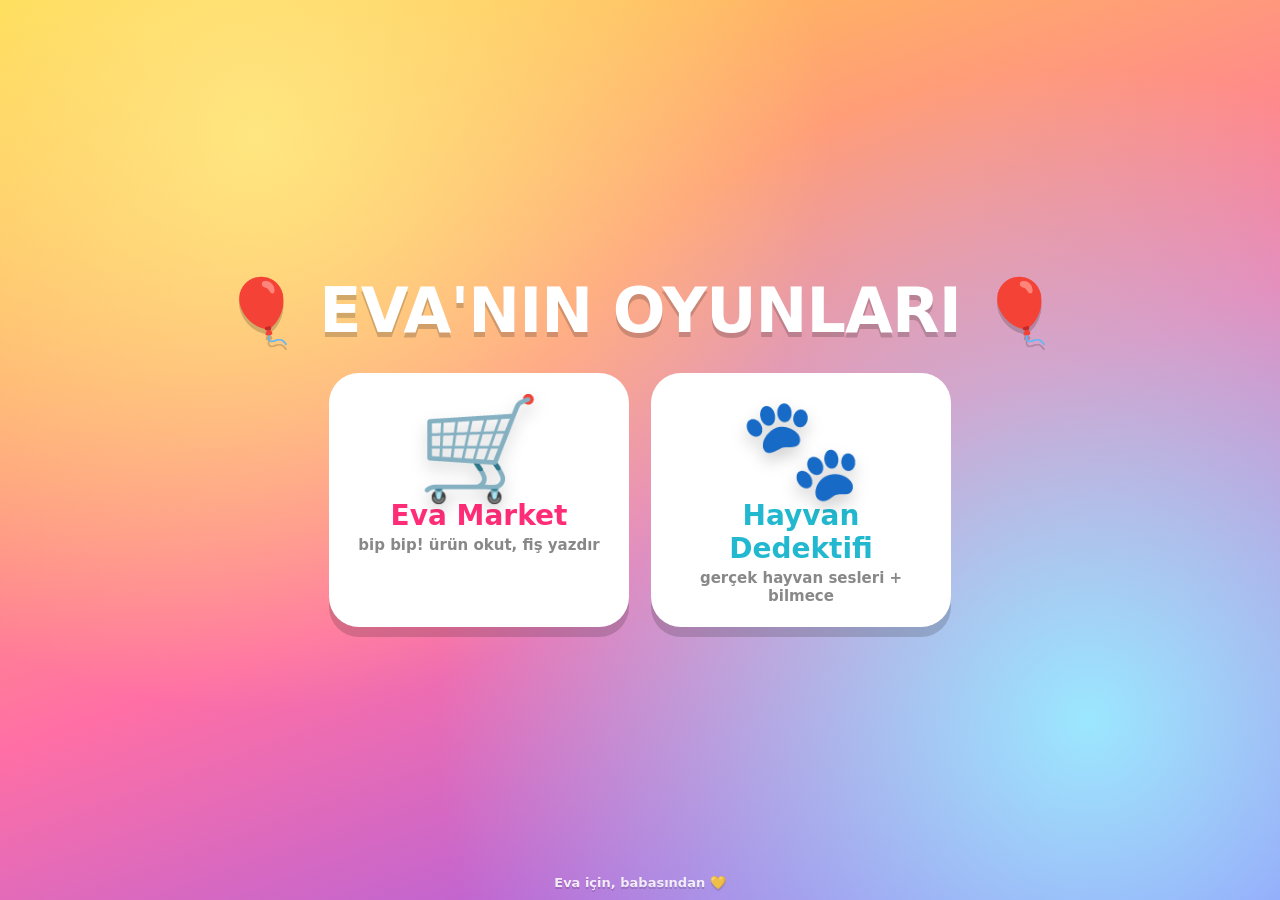
==== index.html @ 5d2db1dd "Eva Oyunlar: hub + market + hayvan dedektifi (PWA)" ====
<!DOCTYPE html>
<html lang="tr">
<head>
<meta charset="UTF-8">
<meta name="viewport" content="width=device-width, initial-scale=1.0, maximum-scale=1.0, user-scalable=no">
<meta name="theme-color" content="#ff6fa5">
<link rel="manifest" href="manifest.webmanifest">
<link rel="apple-touch-icon" href="icons/icon-192.png">
<meta name="apple-mobile-web-app-capable" content="yes">
<meta name="apple-mobile-web-app-status-bar-style" content="black-translucent">
<title>Eva'nın Oyunları 🎈</title>
<link rel="stylesheet" href="assets/css/common.css">
<style>
  body {
    background:
      radial-gradient(circle at 20% 15%, #ffe680 0%, transparent 45%),
      radial-gradient(circle at 85% 80%, #9be7ff 0%, transparent 50%),
      linear-gradient(160deg, #ffd93d 0%, #ff6fa5 55%, #8b5cf6 100%);
    display: flex; flex-direction: column; align-items: center; justify-content: center; gap: 26px; padding: 20px;
  }
  h1 {
    font-size: clamp(34px, 9vw, 62px); font-weight: 900; color: #fff;
    text-shadow: 0 5px 0 rgba(0, 0, 0, 0.18); letter-spacing: -1px; text-align: center;
  }
  h1 .balloon { display: inline-block; animation: floaty 3s ease-in-out infinite; }
  @keyframes floaty { 0%,100% { transform: translateY(0); } 50% { transform: translateY(-10px); } }
  .games { display: flex; gap: 22px; flex-wrap: wrap; justify-content: center; }
  .card {
    width: min(300px, 82vw); background: #fff; border-radius: 30px; padding: 26px 20px 22px;
    text-align: center; text-decoration: none; box-shadow: 0 10px 0 rgba(0, 0, 0, 0.16);
    transition: transform 0.12s, box-shadow 0.12s;
  }
  .card:active { transform: translateY(6px); box-shadow: 0 2px 0 rgba(0, 0, 0, 0.16); }
  .card .emo { font-size: clamp(70px, 18vw, 100px); line-height: 1; display: block; filter: drop-shadow(0 8px 8px rgba(0, 0, 0, 0.18)); }
  .card .nm { font-size: clamp(22px, 5vw, 28px); font-weight: 900; margin-top: 10px; }
  .card .ds { font-size: 15px; font-weight: 700; color: #888; margin-top: 4px; }
  .card.market .nm { color: var(--pink); }
  .card.hayvan .nm { color: #22b8cf; }
  footer { position: fixed; bottom: 10px; color: rgba(255,255,255,0.85); font-weight: 800; font-size: 13px; text-shadow: 0 2px 0 rgba(0,0,0,0.15); }
</style>
</head>
<body>
  <h1><span class="balloon">🎈</span> EVA'NIN OYUNLARI <span class="balloon">🎈</span></h1>
  <div class="games">
    <a class="card market" href="market/index.html">
      <span class="emo">🛒</span>
      <span class="nm">Eva Market</span>
      <div class="ds">bip bip! ürün okut, fiş yazdır</div>
    </a>
    <a class="card hayvan" href="hayvan/index.html">
      <span class="emo">🐾</span>
      <span class="nm">Hayvan Dedektifi</span>
      <div class="ds">gerçek hayvan sesleri + bilmece</div>
    </a>
  </div>
  <footer>Eva için, babasından 💛</footer>
  <script>
    if ("serviceWorker" in navigator) {
      navigator.serviceWorker.register("sw.js").catch(function(){});
    }
  </script>
</body>
</html>
---- assets/css/common.css ----
/* Eva Oyunlar — ortak stil */
:root {
  --pink: #ff2d78;
  --purple: #8b5cf6;
  --blue: #0ea5e9;
  --green: #16a34a;
  --yellow: #ffd93d;
  --shadow: rgba(0, 0, 0, 0.16);
  --radius: 24px;
}

* { margin: 0; padding: 0; box-sizing: border-box; -webkit-tap-highlight-color: transparent; user-select: none; }
html, body { height: 100%; overflow: hidden; font-family: -apple-system, "Segoe UI", system-ui, sans-serif; }
body { touch-action: manipulation; }

/* şeker buton */
.candy {
  border: none; border-radius: 18px; font-weight: 900; color: #fff; cursor: pointer;
  box-shadow: 0 6px 0 rgba(0, 0, 0, 0.22); transition: transform 0.1s, box-shadow 0.1s;
}
.candy:active { transform: translateY(5px); box-shadow: 0 1px 0 rgba(0, 0, 0, 0.22); }

/* büyük emoji geri bildirimi */
.feedback { position: fixed; inset: 0; display: none; align-items: center; justify-content: center; pointer-events: none; z-index: 40; }
.feedback.on { display: flex; }
.feedback .big { font-size: clamp(70px, 20vw, 150px); animation: fbpop 0.8s forwards; }
@keyframes fbpop {
  0% { transform: scale(0.2); opacity: 0; }
  40% { transform: scale(1.25); opacity: 1; }
  70% { transform: scale(1); }
  100% { transform: scale(1); opacity: 0; }
}

/* konfeti */
.conf { position: fixed; font-size: 28px; pointer-events: none; z-index: 60; animation: fall linear forwards; }
@keyframes fall { to { transform: translateY(110vh) rotate(600deg); opacity: 0; } }

/* geri (ana menü) butonu */
.home-btn {
  position: fixed; top: 10px; left: 10px; z-index: 30;
  width: 46px; height: 46px; border-radius: 50%; border: none; cursor: pointer;
  background: rgba(255, 255, 255, 0.9); font-size: 22px;
  box-shadow: 0 4px 0 rgba(0, 0, 0, 0.18); display: flex; align-items: center; justify-content: center;
}
.home-btn:active { transform: translateY(3px); box-shadow: 0 1px 0 rgba(0, 0, 0, 0.18); }
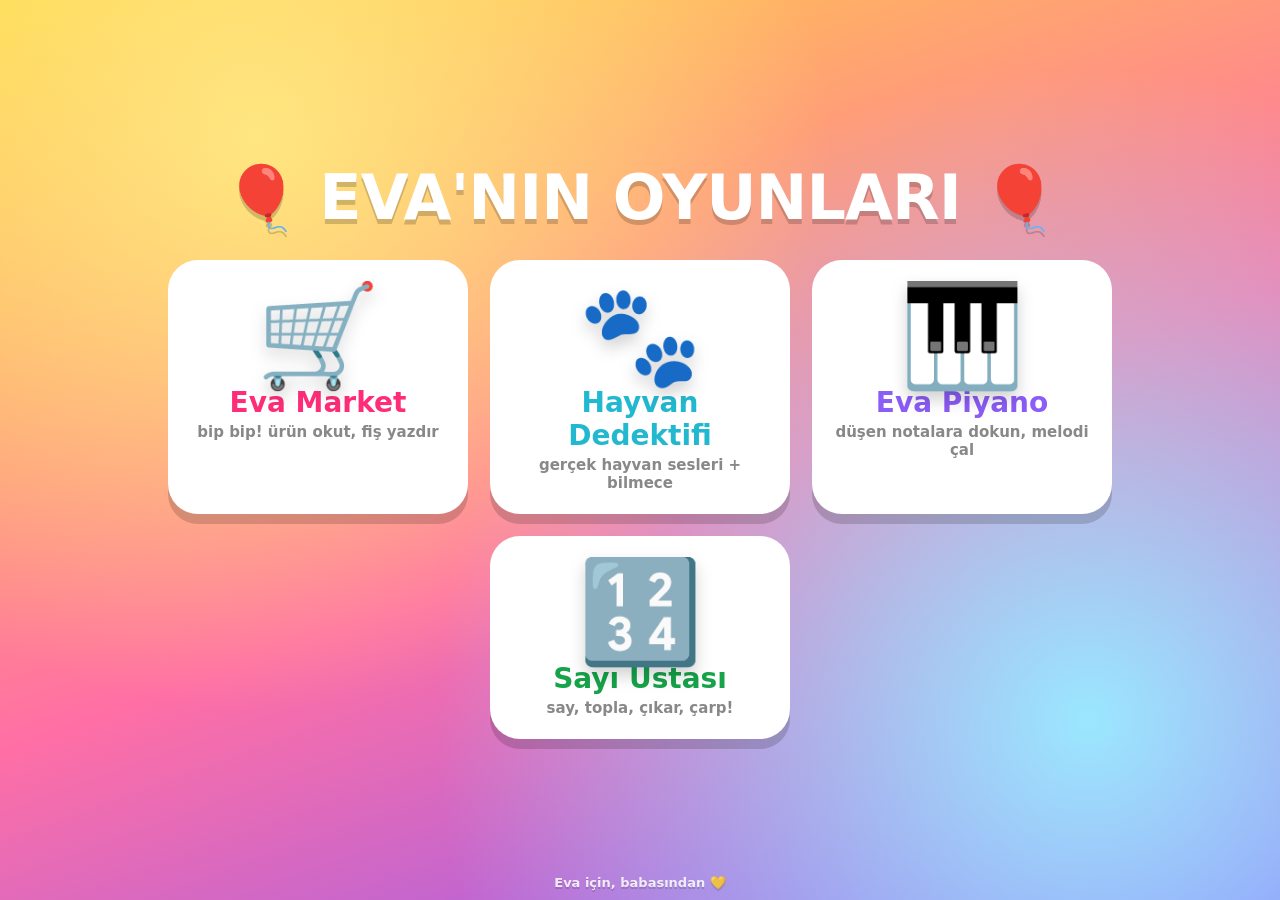
==== commit 2b755184: "Market: kategorili yeni ürünler, adetli sepet, gruplu fiş; yeni oyunlar: Eva Piyano (muzik/) ve Sayı" ====
--- a/index.html
+++ b/index.html
@@ -36,6 +36,8 @@
   .card .ds { font-size: 15px; font-weight: 700; color: #888; margin-top: 4px; }
   .card.market .nm { color: var(--pink); }
   .card.hayvan .nm { color: #22b8cf; }
+  .card.muzik .nm { color: var(--purple); }
+  .card.matematik .nm { color: var(--green); }
   footer { position: fixed; bottom: 10px; color: rgba(255,255,255,0.85); font-weight: 800; font-size: 13px; text-shadow: 0 2px 0 rgba(0,0,0,0.15); }
 </style>
 </head>
@@ -52,6 +54,16 @@
       <span class="nm">Hayvan Dedektifi</span>
       <div class="ds">gerçek hayvan sesleri + bilmece</div>
     </a>
+    <a class="card muzik" href="muzik/index.html">
+      <span class="emo">🎹</span>
+      <span class="nm">Eva Piyano</span>
+      <div class="ds">düşen notalara dokun, melodi çal</div>
+    </a>
+    <a class="card matematik" href="matematik/index.html">
+      <span class="emo">🔢</span>
+      <span class="nm">Sayı Ustası</span>
+      <div class="ds">say, topla, çıkar, çarp!</div>
+    </a>
   </div>
   <footer>Eva için, babasından 💛</footer>
   <script>
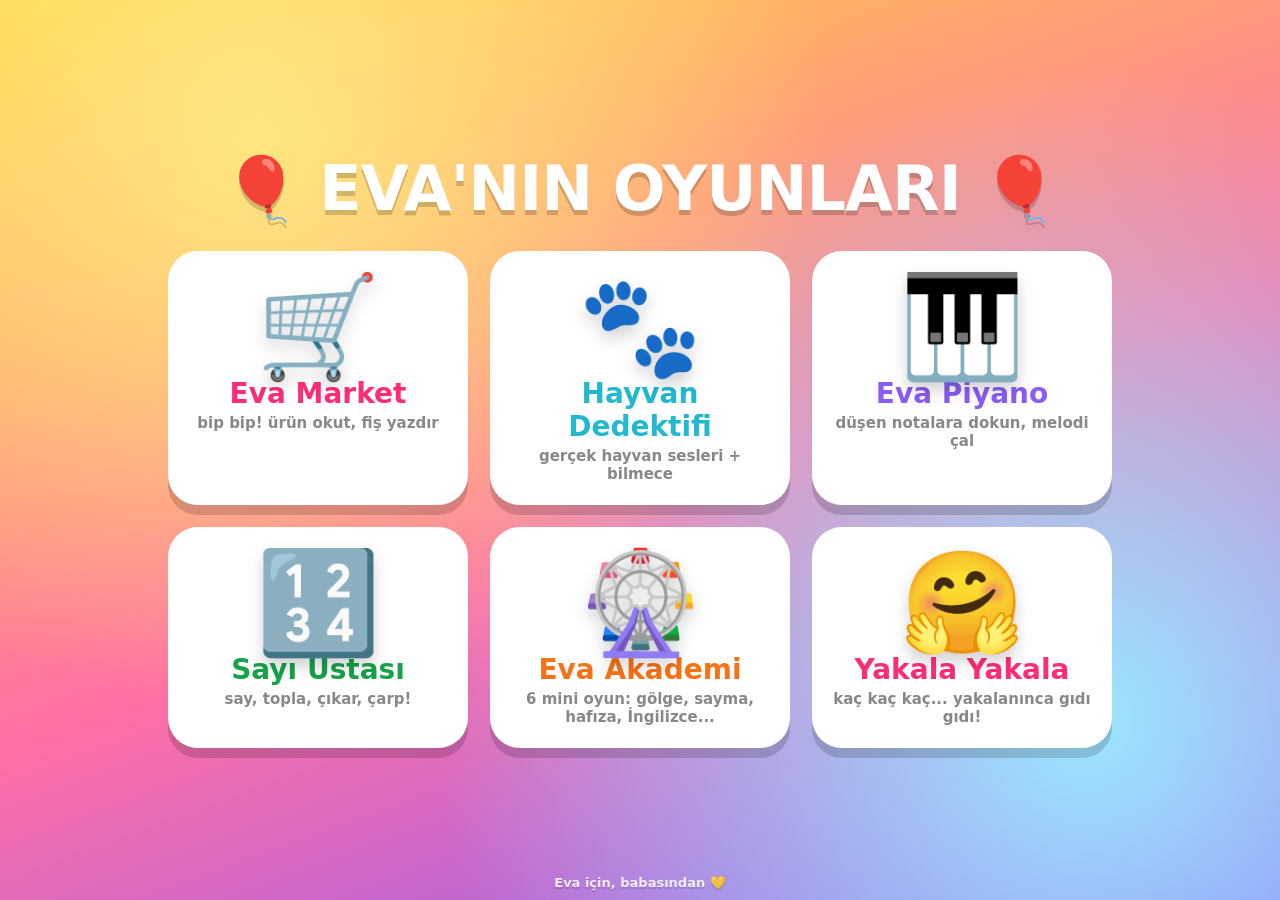
==== commit 4121c194: "Yeni oyunlar: Eva Akademi (6 mini oyun) + Yakala Yakala; geri dönüşüm Sıfır Atık renkleri; sw v1.6.1" ====
--- a/index.html
+++ b/index.html
@@ -38,6 +38,8 @@
   .card.hayvan .nm { color: #22b8cf; }
   .card.muzik .nm { color: var(--purple); }
   .card.matematik .nm { color: var(--green); }
+  .card.akademi .nm { color: #f97316; }
+  .card.yakala .nm { color: var(--pink); }
   footer { position: fixed; bottom: 10px; color: rgba(255,255,255,0.85); font-weight: 800; font-size: 13px; text-shadow: 0 2px 0 rgba(0,0,0,0.15); }
 </style>
 </head>
@@ -64,6 +66,16 @@
       <span class="nm">Sayı Ustası</span>
       <div class="ds">say, topla, çıkar, çarp!</div>
     </a>
+    <a class="card akademi" href="akademi/index.html">
+      <span class="emo">🎡</span>
+      <span class="nm">Eva Akademi</span>
+      <div class="ds">6 mini oyun: gölge, sayma, hafıza, İngilizce...</div>
+    </a>
+    <a class="card yakala" href="yakala/index.html">
+      <span class="emo">🤗</span>
+      <span class="nm">Yakala Yakala</span>
+      <div class="ds">kaç kaç kaç... yakalanınca gıdı gıdı!</div>
+    </a>
   </div>
   <footer>Eva için, babasından 💛</footer>
   <script>
--- a/assets/css/common.css
+++ b/assets/css/common.css
@@ -10,6 +10,8 @@
 }
 
 * { margin: 0; padding: 0; box-sizing: border-box; -webkit-tap-highlight-color: transparent; user-select: none; }
+/* hidden attribute'u display kuralları ezmesin (ör. .menu/.game geçişi) */
+[hidden] { display: none !important; }
 html, body { height: 100%; overflow: hidden; font-family: -apple-system, "Segoe UI", system-ui, sans-serif; }
 body { touch-action: manipulation; }
 
@@ -43,3 +45,14 @@
   box-shadow: 0 4px 0 rgba(0, 0, 0, 0.18); display: flex; align-items: center; justify-content: center;
 }
 .home-btn:active { transform: translateY(3px); box-shadow: 0 1px 0 rgba(0, 0, 0, 0.18); }
+
+/* ses açma butonu (mobil/tablet — ilk dokunuşta kaybolur) */
+.sound-unlock {
+  position: fixed; top: 8px; left: 50%; transform: translateX(-50%);
+  z-index: 80; border: none; border-radius: 999px; cursor: pointer;
+  background: #fff; color: var(--pink); font-weight: 900; font-size: 15px;
+  padding: 9px 18px; box-shadow: 0 4px 0 rgba(0, 0, 0, 0.2);
+  animation: sndPulse 1.15s ease-in-out infinite;
+}
+@keyframes sndPulse { 0%, 100% { transform: translateX(-50%) scale(1); } 50% { transform: translateX(-50%) scale(1.09); } }
+.sound-unlock.hide { opacity: 0; pointer-events: none; transition: opacity 0.3s; animation: none; }
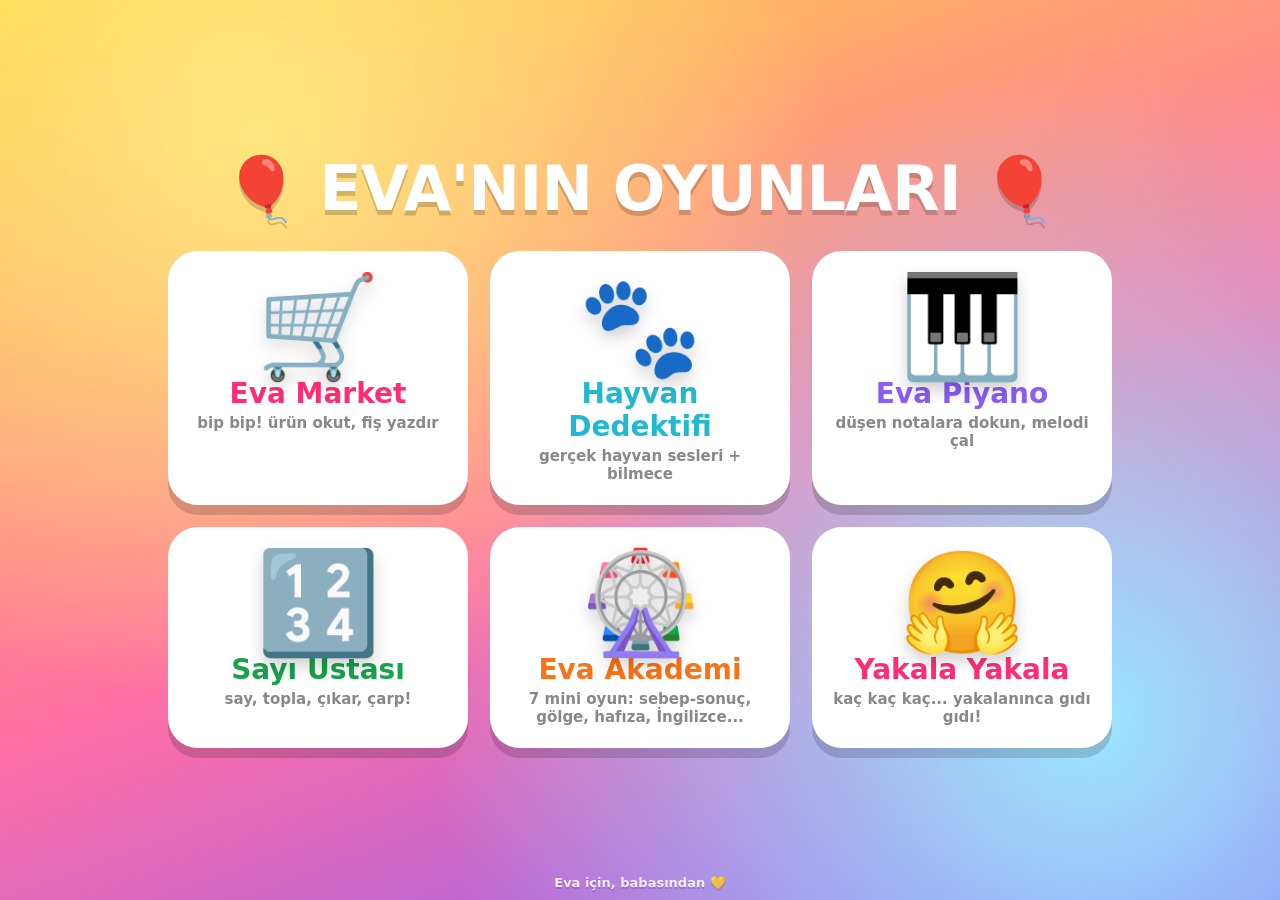
==== commit 93898a73: "Akademi: 7. mini oyun Sebep-Sonuç (16 soru, 3 seçenek, doğruda sesli açıklama); sw v1.6.2 Co-Authore" ====
--- a/index.html
+++ b/index.html
@@ -69,7 +69,7 @@
     <a class="card akademi" href="akademi/index.html">
       <span class="emo">🎡</span>
       <span class="nm">Eva Akademi</span>
-      <div class="ds">6 mini oyun: gölge, sayma, hafıza, İngilizce...</div>
+      <div class="ds">7 mini oyun: sebep-sonuç, gölge, hafıza, İngilizce...</div>
     </a>
     <a class="card yakala" href="yakala/index.html">
       <span class="emo">🤗</span>
